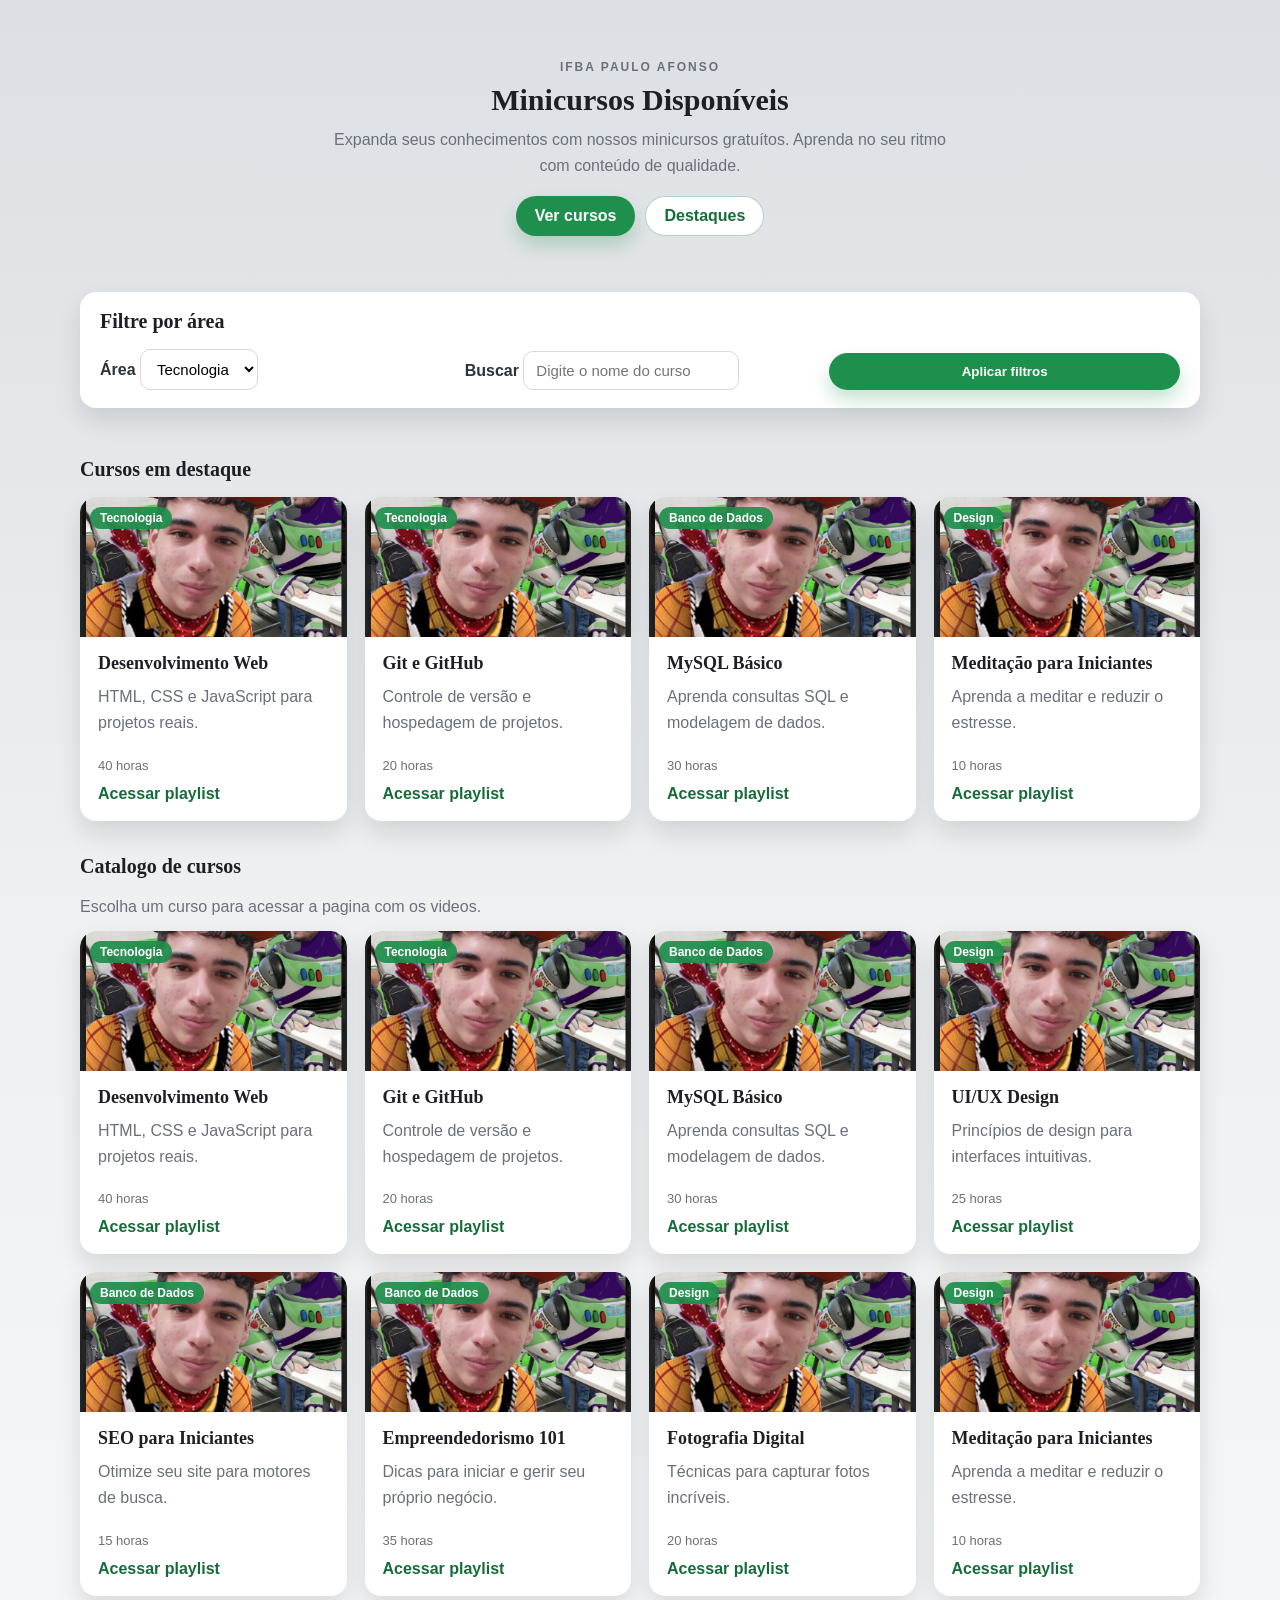
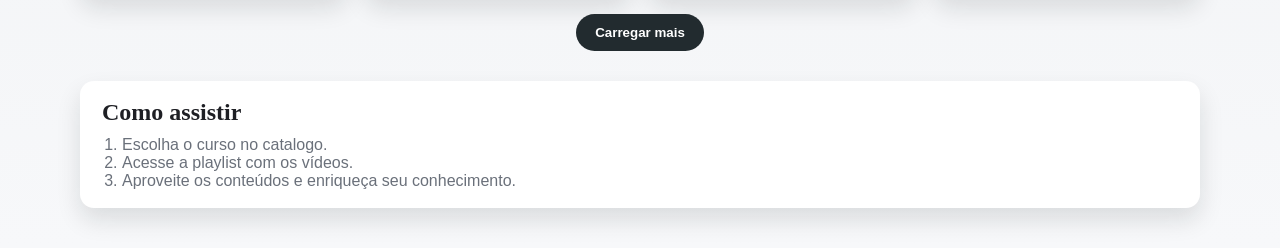
==== cursos mod. Arthur/index.html @ ee3d44a1 "feat(JSE1, JSE2, JSE3) Implementa a renderização dos cards de Ebooks" ====
<!DOCTYPE html>
<html lang="pt-br">
<head>
    <meta charset="UTF-8">
    <meta name="viewport" content="width=device-width, initial-scale=1.0">
    <title>IFBA Paulo Afonso | Minicursos</title>
    <link rel="stylesheet" href="css/style.css">
</head>
<body>
    

    <main id="topo">
        <section class="hero">
            <div class="container_hero">
                <p class="titulohero">IFBA Paulo Afonso</p>
                <h1 id="titulohero2">Minicursos Disponíveis</h1>
                <p class="herosubtitulo">
                    Expanda seus conhecimentos com nossos minicursos gratuítos.
                    Aprenda no seu ritmo com conteúdo de qualidade.
                </p>
                <div class="hero_busca">
                    <a class="btn" href="#cursos">Ver cursos</a>
                    <a class="btn2" href="#destaques">Destaques</a>
                </div>
            </div>
        </section>

<!-- adicao da funcionalidade de filtros para a pagina de cursos jsguys deixei um form ai p facilitar a vida de vcs -->

        <section class="filtros">

            <div class="container">
                
                <h2 class="titulo_secao">Filtre por área</h2>
                <form class="filters__form" action="#" method="get">
                    <div class="field">
                        <label for="area">Área</label>
                        <select id="area" >
                            <option value="tecnologia">Tecnologia</option>
                        </select>
                    </div>

                    <div class="busca">
                        <label for="busca">Buscar</label>
                        <input id="busca" type="text" placeholder="Digite o nome do curso" />
                    </div>
                    <button class="btn" type="submit">Aplicar filtros</button>
                </form>
            </div>
         </section>


        <!-- efeitos visuais -->
        <section id="destaques" class="sec_destaques">

            <div class="container">

                <h2 id="destaque_titulo" class="titulo_dtq">Cursos em destaque</h2>
                
                <!-- Cards dos cursos que tem destaque = true no JSON -->
                <div class="cards_cursos" id="cards_cursos_destaques"></div>
            

            </div>
         </section>

        <section id="cursos" class="catalogo">

            <div class="container">

                <div class="section-header">
                    <h2 id="catalogo_titulo" class="titulo_secao">Catalogo de cursos</h2>
                    <p>Escolha um curso para acessar a pagina com os videos.</p>
                </div>

                <!-- Cards dos cursos geral -->
                <div class="cards_cursos" id="cards_cursos"></div>
                
                
                <div class="carregar_mais">
                    <button class="btn_bt" type="button">Carregar mais</button>
                </div>
            </div>
        </section>  



        <section class="steps">
            <div class="container">
                        <h2 id="titulo_passos" class="secao_titulo">Como assistir</h2>
                <ol class="lista_num">
                    <li>Escolha o curso no catalogo.</li>
                    <li>Acesse a playlist com os vídeos.</li>
                    <li>Aproveite os conteúdos e enriqueça seu conhecimento.</li>
                </ol>
            </div>
        </section>
    </main>
    
   <script src="js/script.js"></script>

    </body>
</html>
---- cursos mod. Arthur/css/style.css ----
/* podem mudar a palheta aqui na root que ja vai em tudo */
:root {
    --bg: #eef0f2;
    --bg-dark: #dcdfe3;
    --text: #1e1f24;
    --muted: #6a707a;
    --accent: #1f8f4d;
    --accent-dark: #166c39;
    --card: #ffffff;
    --shadow: 0 12px 25px rgba(19, 26, 28, 0.12);
}

* {
    box-sizing: border-box;
}

body {
    margin: 0;
    font-family: "Manrope", "Segoe UI", sans-serif;
    color: var(--text);
    background: linear-gradient(180deg, #dcdfe3 0%, var(--bg) 50%, #f7f8fa 100%);
    min-height: 100vh;
}

h1, h2, h3 {
    font-family: "Playfair Display", "Georgia", serif;
    margin: 0 0 10px;
}

p {
    margin: 0 0 12px;
    color: var(--muted);
    line-height: 1.6;
}

.hide{
    display: none;
}

.container,
.container_hero {
    width: min(1120px, 92%);
    margin: 0 auto;
}

.hero {
    padding: 40px 0 20px;
    text-align: center;
}

.container_hero {
    padding: 18px 10px 26px;
}

.titulohero {
    text-transform: uppercase;
    letter-spacing: 2px;
    font-size: 12px;
    font-weight: 600;
    color: var(--muted);
    margin-bottom: 6px;
}

.hero h1 {
    font-size: clamp(30px, 3%, 44px);
}

.herosubtitulo {
    max-width: 620px;
    margin: 0 auto 18px;
}

.hero_busca {
    display: flex;
    gap: 10px;
    justify-content: center;
    flex-wrap: wrap;
}

.btn,
.btn2,
.btn_bt {
    display: inline-flex;
    align-items: center;
    justify-content: center;
    padding: 10px 18px;
    border-radius: 999px;
    border: 1px solid transparent;
    text-decoration: none;
    font-weight: 600;
    transition: transform 0.2s ease, box-shadow 0.2s ease;
}

.btn {
    background: var(--accent);
    color: #fff;
    box-shadow: 0 10px 18px rgba(31, 143, 77, 0.25);
}

.btn2 {
    background: #fff;
    color: var(--accent-dark);
    border-color: rgba(31, 143, 77, 0.35);
}

.btn_bt {
    background: #222b2f;
    color: #fff;
}

.btn:hover,
.btn2:hover,
.btn_bt:hover {
    transform: translateY(-2px);
}

.filtros {
    padding: 10px 0 26px;
}

.filtros .container {
    background: #fff;
    border-radius: 16px;
    padding: 18px 20px;
    box-shadow: var(--shadow);
}

.filters__form {
    display: grid;
    grid-template-columns: repeat(auto-fit, minmax(200px, 1fr));
    gap: 14px;
    align-items: end;
}

label {
    font-weight: 600;
    color: #2c3338;
}

select,
input {
    padding: 10px 12px;
    border-radius: 10px;
    border: 1px solid #d4d8dd;
    background: #fff;
    font-size: 15px;
}

.sec_destaques,
.catalogo {
    padding: 24px 0 10px;
}

.titulo_dtq,
.titulo_secao {
    font-size: clamp(20px, 2.6%, 28px);
    margin-bottom: 16px;
}

.cards_cursos {
    display: grid;
    grid-template-columns: repeat(auto-fit, minmax(260px, 1fr));
    gap: 18px;
}

.card_curso {
    background: var(--card);
    border-radius: 16px;
    box-shadow: var(--shadow);
    overflow: hidden;
    display: flex;
    flex-direction: column;
}


.dados {
    height: 140px;
    position: relative;
    background-size: cover;
    background-position: center;
    overflow: hidden;
}


.img_card {
    width: 100%;
    height: 100%;
    object-fit: cover;
    display: block;
}

.dados {
    background: #ffffff;
}

.dados {
    background: #ffffff;
}

.card__tag {
    position: absolute;
    top: 10px;
    left: 10px;
    background: rgba(31, 143, 77, 0.92);
    color: #fff;
    font-size: 12px;
    padding: 4px 10px;
    border-radius: 999px;
    font-weight: 600;
}

.card__body {
    padding: 16px 18px 18px;
    display: flex;
    flex-direction: column;
    gap: 6px;
}

.card__body h3 {
    margin-bottom: 4px;
    font-size: 18px;
}

.horas {
    display: flex;
    gap: 16px;
    font-size: 13px;
    color: var(--muted);
    margin-top: 4px;
}

.card__link,
.bt_link {
    text-decoration: none;
    color: var(--accent-dark);
    font-weight: 600;
    margin-top: 6px;
}

.carregar_mais {
    margin-top: 18px;
    text-align: center;
}

.steps {
    padding: 20px 0 40px;
}

.steps .container {
    background: #fff;
    border-radius: 14px;
    padding: 18px 22px;
    box-shadow: var(--shadow);
}

.lista_num {
    padding-left: 20px;
    margin: 0;
    color: var(--muted);
}


@media (max-width: 720px) {
    .dados
     {
        height: 120px;
    }

    .hero_busca {
        flex-direction: column;
    }
}
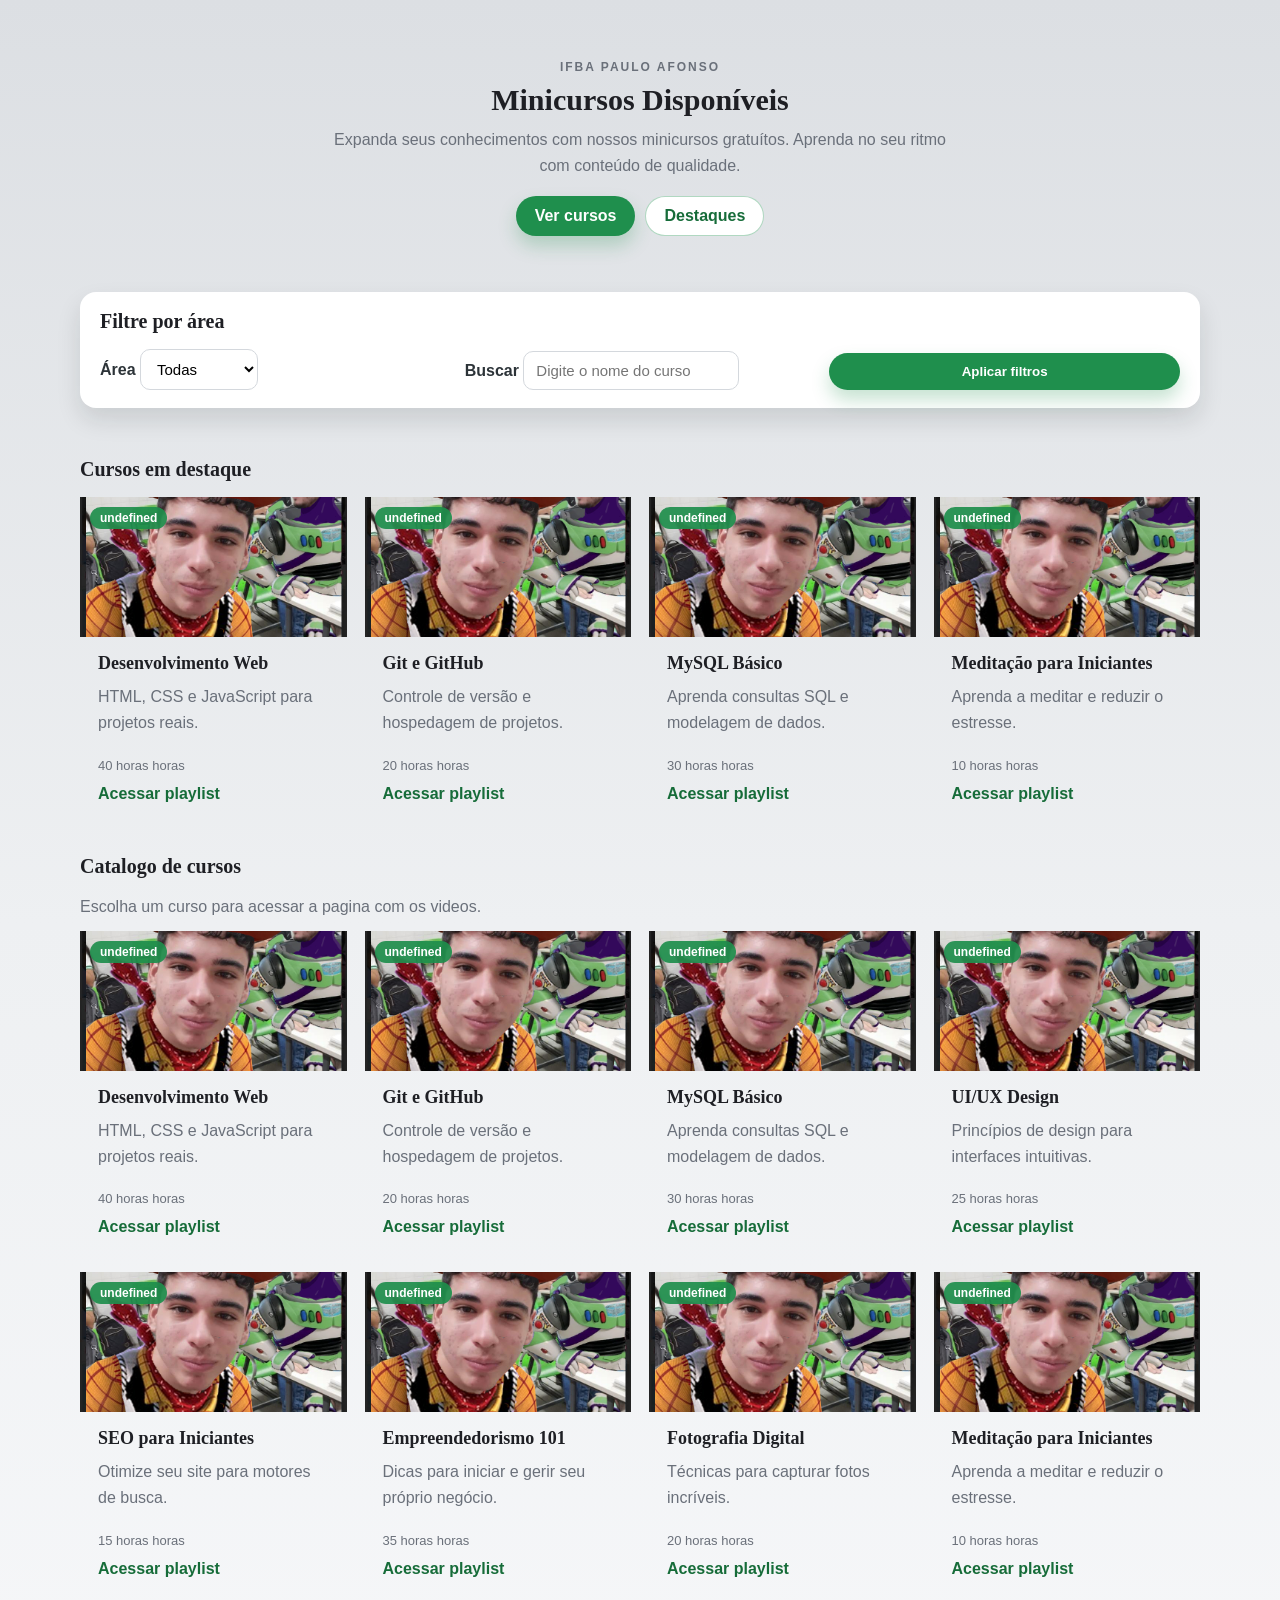
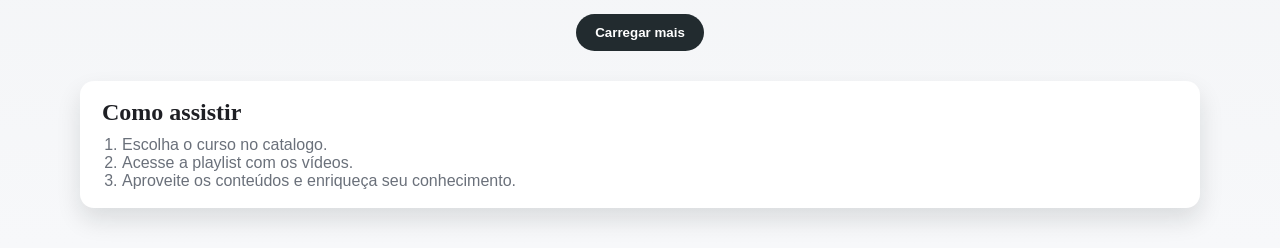
==== commit 8e7eec06: "Refactor(Página de minicursos)" ====
--- a/cursos mod. Arthur/index.html
+++ b/cursos mod. Arthur/index.html
@@ -36,6 +36,7 @@
                     <div class="field">
                         <label for="area">Área</label>
                         <select id="area" >
+                            <option value="">Todas</option>
                             <option value="tecnologia">Tecnologia</option>
                         </select>
                     </div>
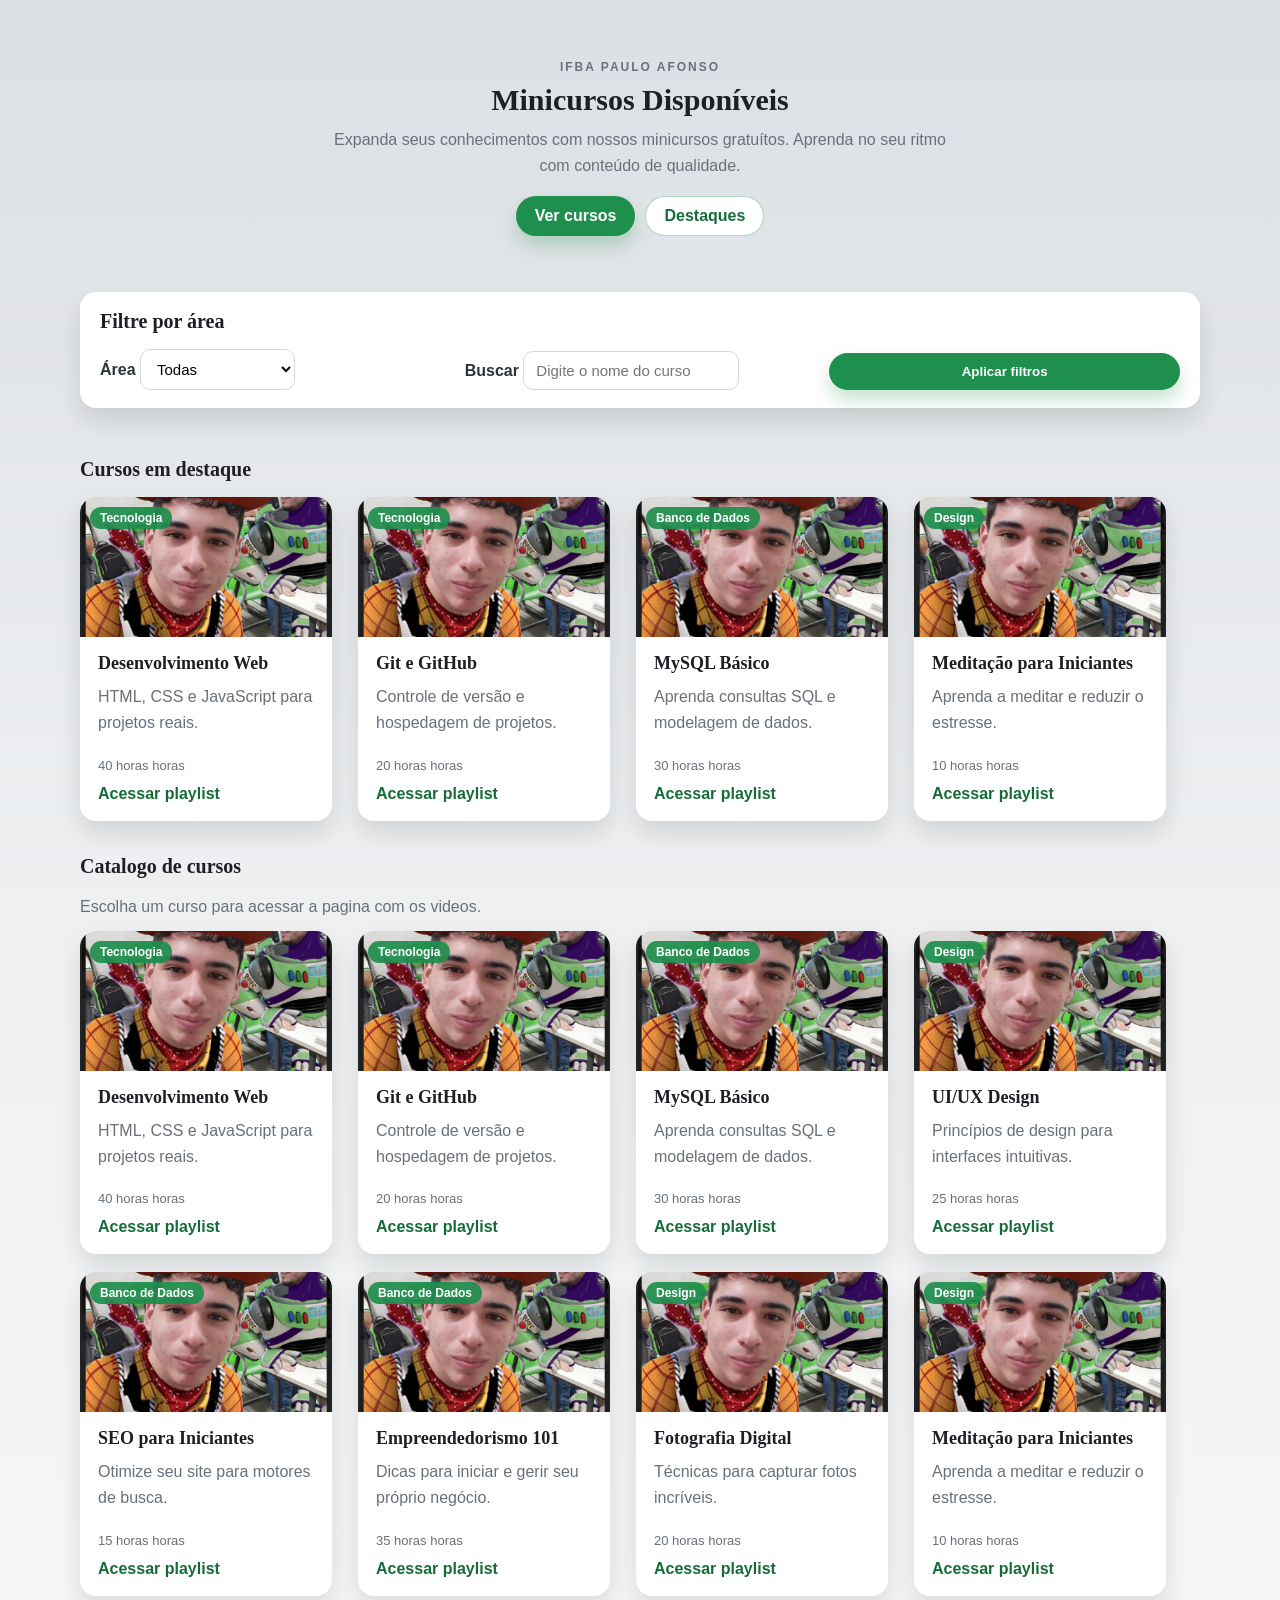
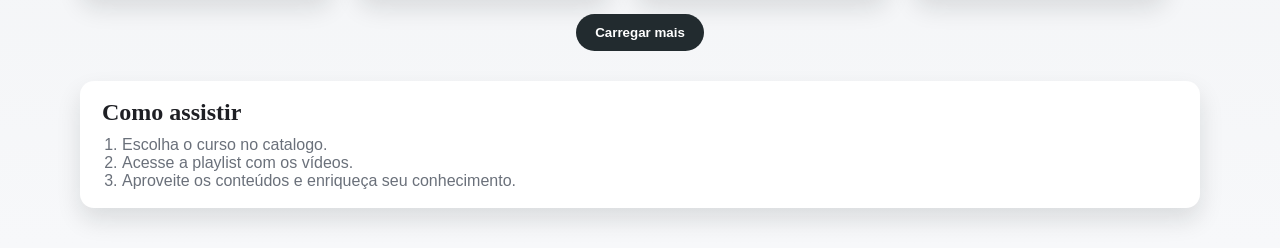
==== commit 7a302cc4: "feat(JSC1, 2, 3, 4 e JSC5) implementado todas as funcionalidades da página" ====
--- a/cursos mod. Arthur/index.html
+++ b/cursos mod. Arthur/index.html
@@ -38,6 +38,8 @@
                         <select id="area" >
                             <option value="">Todas</option>
                             <option value="tecnologia">Tecnologia</option>
+                            <option value="Banco de dados">Banco de dados</option>
+                            <option value="design">Design</option>
                         </select>
                     </div>
 
@@ -79,7 +81,7 @@
                 
                 
                 <div class="carregar_mais">
-                    <button class="btn_bt" type="button">Carregar mais</button>
+                    <button id="carregar_mais" class="btn_bt" type="button">Carregar mais</button>
                 </div>
             </div>
         </section>  
--- a/cursos mod. Arthur/css/style.css
+++ b/cursos mod. Arthur/css/style.css
@@ -112,6 +112,7 @@
 .btn:hover,
 .btn2:hover,
 .btn_bt:hover {
+    cursor: pointer;
     transform: translateY(-2px);
 }
 
@@ -160,19 +161,24 @@
 
 .cards_cursos {
     display: grid;
-    grid-template-columns: repeat(auto-fit, minmax(260px, 1fr));
+    grid-template-columns: repeat(auto-fit, minmax(260px, 260px));
     gap: 18px;
 }
 
 .card_curso {
+    max-width: 28vh;
     background: var(--card);
     border-radius: 16px;
     box-shadow: var(--shadow);
     overflow: hidden;
     display: flex;
     flex-direction: column;
-}
-
+
+    transition:
+        transform 0.35s ease,
+        box-shadow 0.35s ease;
+    cursor: pointer;
+}
 
 .dados {
     height: 140px;
@@ -260,6 +266,15 @@
     color: var(--muted);
 }
 
+.card_curso:hover{
+
+    transform:
+        translateY(-10px)
+        scale(1.02);
+
+    box-shadow:
+        0 15px 30px rgba(0,0,0,0.18);
+}
 
 @media (max-width: 720px) {
     .dados
@@ -270,4 +285,4 @@
     .hero_busca {
         flex-direction: column;
     }
-}
+}
